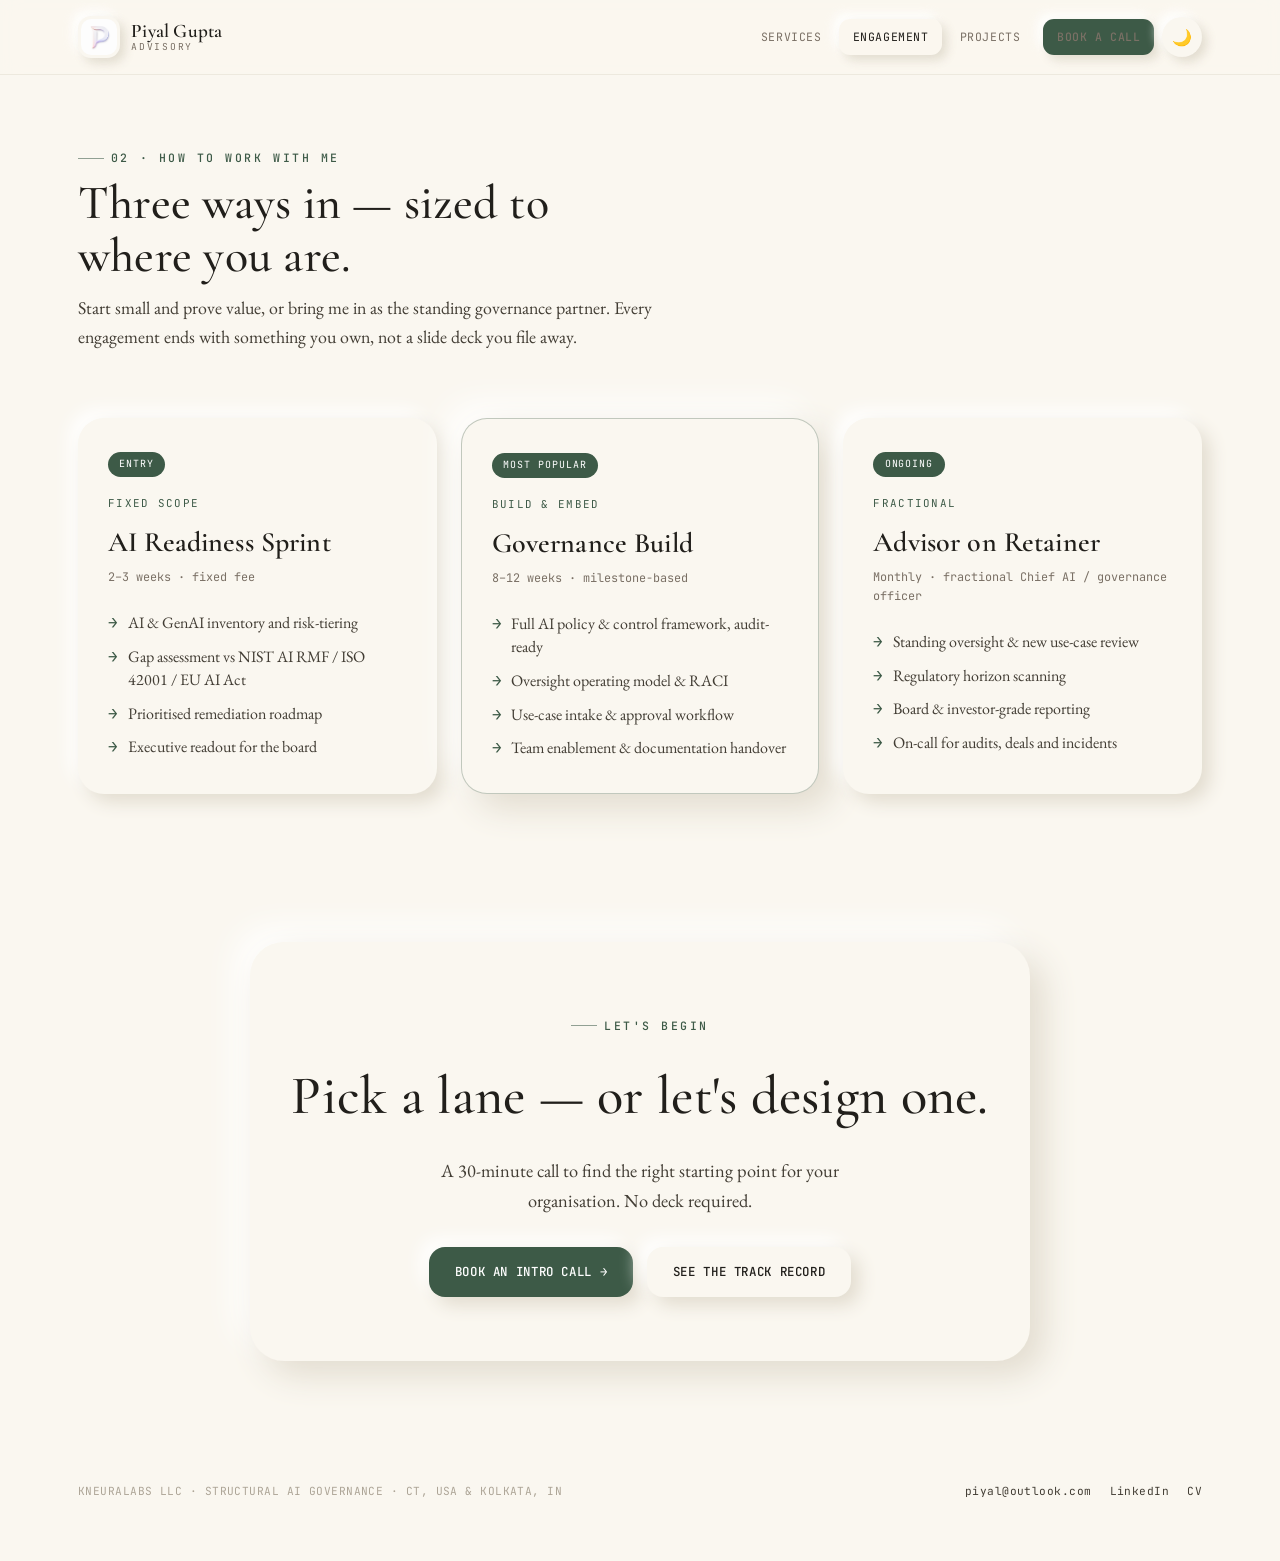
==== engagement.html @ 9a8ccc27 "Redesign: milk-white serif theme, logo header, separate Services/Engagement/Projects pages, responsi" ====
<!DOCTYPE html>
<html lang="en" data-theme="light">
<head>
<meta charset="UTF-8">
<meta name="viewport" content="width=device-width, initial-scale=1.0">
<title>Engagement — Piyal Gupta Advisory</title>
<meta name="description" content="Three ways to work with Piyal Gupta — an AI Readiness Sprint, a Governance Build, or a fractional Advisor on Retainer. Every engagement ends with something you own.">
<link rel="icon" href="PLOGO.png">
<link rel="preconnect" href="https://fonts.googleapis.com">
<link rel="preconnect" href="https://fonts.gstatic.com" crossorigin>
<link href="https://fonts.googleapis.com/css2?family=Cormorant+Garamond:ital,wght@0,400;0,500;0,600;1,400;1,500&family=EB+Garamond:ital,wght@0,400;0,500;1,400&family=JetBrains+Mono:wght@400;500&display=swap" rel="stylesheet">
<link rel="stylesheet" href="styles.css">
</head>
<body>

<header class="bar">
  <div class="wrap">
    <a class="brand" href="index.html">
      <img src="PLOGO.png" alt="Piyal Gupta logo" width="42" height="42">
      <span class="bt"><b>Piyal Gupta</b><span>Advisory</span></span>
    </a>
    <div class="bar-right">
      <nav id="nav">
        <a class="nav-link" href="services.html">Services</a>
        <a class="nav-link active" href="engagement.html">Engagement</a>
        <a class="nav-link" href="projects.html">Projects</a>
        <a class="nav-link cta-mini" href="mailto:piyal@outlook.com?subject=AI%20Governance%20Advisory%20%E2%80%94%20intro%20call">Book a call</a>
      </nav>
      <button class="theme-btn" id="themeBtn" aria-label="Toggle theme">🌙</button>
      <button class="menu-btn" id="menuBtn" aria-label="Menu">☰</button>
    </div>
  </div>
</header>

<section class="page-head">
  <div class="wrap">
    <div class="sec-head">
      <span class="eyebrow">02 · How to work with me</span>
      <h2>Three ways in — sized to where you are.</h2>
      <p>Start small and prove value, or bring me in as the standing governance partner. Every engagement ends with something you own, not a slide deck you file away.</p>
    </div>
  </div>
</section>

<section style="padding-top:20px">
  <div class="wrap">
    <div class="eng-grid">
      <div class="eng reveal">
        <span class="pill">Entry</span>
        <span class="kicker">Fixed scope</span>
        <h3>AI Readiness Sprint</h3>
        <div class="meta">2–3 weeks · fixed fee</div>
        <ul>
          <li>AI &amp; GenAI inventory and risk-tiering</li>
          <li>Gap assessment vs NIST AI RMF / ISO 42001 / EU AI Act</li>
          <li>Prioritised remediation roadmap</li>
          <li>Executive readout for the board</li>
        </ul>
      </div>

      <div class="eng feature reveal">
        <span class="pill">Most popular</span>
        <span class="kicker">Build &amp; embed</span>
        <h3>Governance Build</h3>
        <div class="meta">8–12 weeks · milestone-based</div>
        <ul>
          <li>Full AI policy &amp; control framework, audit-ready</li>
          <li>Oversight operating model &amp; RACI</li>
          <li>Use-case intake &amp; approval workflow</li>
          <li>Team enablement &amp; documentation handover</li>
        </ul>
      </div>

      <div class="eng reveal">
        <span class="pill">Ongoing</span>
        <span class="kicker">Fractional</span>
        <h3>Advisor on Retainer</h3>
        <div class="meta">Monthly · fractional Chief AI / governance officer</div>
        <ul>
          <li>Standing oversight &amp; new use-case review</li>
          <li>Regulatory horizon scanning</li>
          <li>Board &amp; investor-grade reporting</li>
          <li>On-call for audits, deals and incidents</li>
        </ul>
      </div>
    </div>
  </div>
</section>

<section class="final">
  <div class="wrap">
    <div class="panel reveal">
      <span class="eyebrow" style="justify-content:center">Let's begin</span>
      <h2 style="margin-top:18px">Pick a lane — or let's design one.</h2>
      <p>A 30-minute call to find the right starting point for your organisation. No deck required.</p>
      <div class="actions">
        <a href="mailto:piyal@outlook.com?subject=AI%20Governance%20Advisory%20%E2%80%94%20intro%20call" class="btn btn-primary">Book an intro call →</a>
        <a href="projects.html" class="btn btn-ghost">See the track record</a>
      </div>
    </div>
  </div>
</section>

<footer>
  <div class="wrap">
    <div class="mono">KNEURALABS LLC · STRUCTURAL AI GOVERNANCE · CT, USA &amp; KOLKATA, IN</div>
    <div class="mono" style="display:flex;gap:18px">
      <a href="mailto:piyal@outlook.com">piyal@outlook.com</a>
      <a href="https://linkedin.com/in/piyal" target="_blank" rel="noopener">LinkedIn</a>
      <a href="https://piyalgupta.github.io/cv/" target="_blank" rel="noopener">CV</a>
    </div>
  </div>
</footer>

<script src="app.js"></script>
</body>
</html>
---- styles.css ----
/* ───────────────────────── Tokens ───────────────────────── */
:root{
  /* milk-white canvas for neumorphism */
  --bg:        #FAF7F0;
  --bg-2:      #F4F0E7;
  --ink:       #211F1B;
  --ink-2:     #423D34;
  --ink-3:     #7A7065;
  --ink-4:     #ADA597;
  --accent:    #3D5A47;
  --accent-lt: #6E8C78;
  --accent-soft:#EAF0EC;

  --nm-light:  #FFFFFF;
  --nm-dark:   #E2DCCF;
  --nm-out:    8px 8px 18px var(--nm-dark), -8px -8px 18px var(--nm-light);
  --nm-out-sm: 5px 5px 11px var(--nm-dark), -5px -5px 11px var(--nm-light);
  --nm-out-lg: 14px 14px 34px var(--nm-dark), -14px -14px 34px var(--nm-light);
  --nm-in:     inset 5px 5px 11px var(--nm-dark), inset -5px -5px 11px var(--nm-light);
  --nm-in-sm:  inset 3px 3px 7px var(--nm-dark), inset -3px -3px 7px var(--nm-light);

  --serif: 'EB Garamond', Georgia, 'Times New Roman', serif;
  --display: 'Cormorant Garamond', Georgia, serif;
  --mono: 'JetBrains Mono', ui-monospace, monospace;
  --ease: cubic-bezier(.16,1,.3,1);
  --spring: cubic-bezier(.34,1.4,.64,1);
}
[data-theme="dark"]{
  --bg:        #23211D;
  --bg-2:      #201E1A;
  --ink:       #F2EEE6;
  --ink-2:     #D8D2C7;
  --ink-3:     #A49C8E;
  --ink-4:     #6E665A;
  --accent:    #8FB29B;
  --accent-lt: #6E8C78;
  --accent-soft:#2C3A31;
  --nm-light:  #2C2A25;
  --nm-dark:   #18160F;
}

*{box-sizing:border-box;margin:0;padding:0}
html{scroll-behavior:smooth}
body{
  font-family:var(--serif);
  background:var(--bg);
  color:var(--ink);
  font-size:18px;
  line-height:1.6;
  font-weight:400;
  -webkit-font-smoothing:antialiased;
  text-rendering:optimizeLegibility;
  overflow-x:hidden;
}
.wrap{max-width:1180px;margin:0 auto;padding:0 28px}
@media(max-width:560px){.wrap{padding:0 18px}}
.mono{font-family:var(--mono);letter-spacing:.04em}
.eyebrow{
  font-family:var(--mono);font-size:.72rem;font-weight:500;
  letter-spacing:.22em;text-transform:uppercase;color:var(--accent);
  display:inline-flex;align-items:center;gap:.6em;
}
.eyebrow::before{content:"";width:26px;height:1px;background:var(--accent);opacity:.55}
a{color:inherit}

/* ───────────────────────── Header ───────────────────────── */
.bar{
  position:sticky;top:0;z-index:50;
  backdrop-filter:saturate(140%) blur(10px);
  background:color-mix(in srgb,var(--bg) 82%,transparent);
  border-bottom:1px solid color-mix(in srgb,var(--nm-dark) 55%,transparent);
}
.bar .wrap{display:flex;align-items:center;justify-content:space-between;height:74px;gap:1rem}
.brand{display:flex;align-items:center;gap:.7rem;text-decoration:none}
.brand img{
  width:42px;height:42px;border-radius:13px;object-fit:cover;
  background:var(--bg);box-shadow:var(--nm-out-sm);padding:3px;
}
.brand .bt{display:flex;flex-direction:column;line-height:1.1}
.brand .bt b{font-family:var(--display);font-weight:600;font-size:1.2rem;letter-spacing:.01em;color:var(--ink)}
.brand .bt span{font-family:var(--mono);font-size:.6rem;letter-spacing:.18em;text-transform:uppercase;color:var(--ink-3)}
.bar-right{display:flex;align-items:center;gap:.5rem}
.bar nav{display:flex;align-items:center;gap:.25rem}
.bar nav a{
  font-family:var(--mono);font-size:.72rem;letter-spacing:.05em;text-transform:uppercase;
  color:var(--ink-3);text-decoration:none;padding:.55rem .85rem;border-radius:11px;
  transition:color .25s,box-shadow .25s;
}
.bar nav a:hover,.bar nav a.active{color:var(--ink);box-shadow:var(--nm-out-sm)}
.theme-btn{
  border:0;cursor:pointer;background:var(--bg);color:var(--ink-2);
  width:40px;height:40px;border-radius:50%;font-size:1rem;flex:none;
  box-shadow:var(--nm-out-sm);transition:box-shadow .2s,transform .2s;
}
.theme-btn:active{box-shadow:var(--nm-in-sm);transform:scale(.96)}
.cta-mini{
  margin-left:.35rem;font-family:var(--mono);font-weight:500;font-size:.72rem;letter-spacing:.06em;text-transform:uppercase;
  color:#fff;background:var(--accent);padding:.65rem 1.05rem;border-radius:12px;
  text-decoration:none;box-shadow:var(--nm-out-sm);transition:transform .2s,box-shadow .2s;white-space:nowrap;
}
.cta-mini:hover{transform:translateY(-1px)}
.menu-btn{display:none;border:0;background:var(--bg);color:var(--ink);width:40px;height:40px;border-radius:11px;box-shadow:var(--nm-out-sm);font-size:1.1rem;cursor:pointer}
@media(max-width:820px){
  .bar nav .nav-link{display:none}
  .bar nav.open .nav-link{display:block}
  .menu-btn{display:inline-block}
  .bar nav.open{
    position:absolute;top:74px;left:0;right:0;flex-direction:column;align-items:stretch;
    background:var(--bg);padding:14px 22px 22px;gap:.3rem;
    box-shadow:0 18px 30px -18px var(--nm-dark);border-bottom:1px solid var(--nm-dark);
  }
  .bar nav.open .nav-link{text-align:left;padding:.8rem .6rem}
  .bar nav.open .cta-mini{text-align:center;margin:.5rem 0 0}
}

/* ───────────────────────── Hero ───────────────────────── */
.hero{padding:88px 0 60px;position:relative}
.hero .badge-row{display:flex;flex-wrap:wrap;gap:.5rem;margin:26px 0 30px}
.badge{
  font-family:var(--mono);font-size:.68rem;letter-spacing:.05em;color:var(--ink-2);
  background:var(--bg);padding:.5rem .85rem;border-radius:30px;box-shadow:var(--nm-out-sm);
}
h1,h2,h3,h4{font-family:var(--display);font-weight:500;letter-spacing:.005em}
.hero h1{
  font-size:clamp(2.6rem,6.5vw,5rem);line-height:1.04;font-weight:500;
  margin-bottom:1.1rem;max-width:16ch;
}
.hero h1 .grad{
  background:linear-gradient(120deg,var(--accent),var(--accent-lt));
  -webkit-background-clip:text;background-clip:text;-webkit-text-fill-color:transparent;font-style:italic;
}
.hero p.lede{font-size:clamp(1.1rem,2vw,1.4rem);color:var(--ink-2);max-width:56ch;font-weight:400}
.hero .actions{display:flex;flex-wrap:wrap;gap:.9rem;margin-top:34px}
.btn{
  font-family:var(--mono);font-weight:500;font-size:.78rem;letter-spacing:.05em;text-transform:uppercase;
  text-decoration:none;border:0;cursor:pointer;
  padding:.95rem 1.6rem;border-radius:16px;display:inline-flex;align-items:center;gap:.55rem;
  transition:transform .22s var(--spring),box-shadow .22s;
}
.btn-primary{background:var(--accent);color:#fff;box-shadow:var(--nm-out)}
.btn-primary:hover{transform:translateY(-2px)}
.btn-primary:active{box-shadow:var(--nm-in)}
.btn-ghost{background:var(--bg);color:var(--ink);box-shadow:var(--nm-out)}
.btn-ghost:hover{transform:translateY(-2px)}
.btn-ghost:active{box-shadow:var(--nm-in)}

/* stat strip */
.stats{display:grid;grid-template-columns:repeat(4,1fr);gap:18px;margin-top:60px}
.stat{background:var(--bg);border-radius:20px;padding:24px 22px;box-shadow:var(--nm-out)}
.stat .n{font-family:var(--display);font-size:2.4rem;font-weight:600;letter-spacing:0;color:var(--accent)}
.stat .l{font-family:var(--mono);font-size:.66rem;letter-spacing:.05em;color:var(--ink-3);text-transform:uppercase;margin-top:.35rem}
@media(max-width:760px){.stats{grid-template-columns:repeat(2,1fr)}}

/* ───────────────────────── Section frame ───────────────────────── */
section{padding:74px 0;position:relative}
.sec-head{margin-bottom:46px;max-width:64ch}
.sec-head h2{font-size:clamp(2rem,4vw,3rem);font-weight:500;margin:.6rem 0 .7rem;line-height:1.1}
.sec-head p{color:var(--ink-2);font-size:1.12rem}
.page-head{padding-top:64px;padding-bottom:0}

/* ───────────────────────── Services ───────────────────────── */
.svc-grid{display:grid;grid-template-columns:repeat(3,1fr);gap:22px}
@media(max-width:920px){.svc-grid{grid-template-columns:repeat(2,1fr)}}
@media(max-width:600px){.svc-grid{grid-template-columns:1fr}}
.svc{
  background:var(--bg);border-radius:24px;padding:30px 28px 28px;
  box-shadow:var(--nm-out);position:relative;overflow:hidden;
  transition:transform .35s var(--ease),box-shadow .35s var(--ease);
}
.svc:hover{transform:translateY(-4px);box-shadow:var(--nm-out-lg)}
.svc .ic{
  width:54px;height:54px;border-radius:16px;display:grid;place-items:center;
  font-size:1.5rem;background:var(--bg);box-shadow:var(--nm-in-sm);margin-bottom:18px;
}
.svc h3{font-size:1.5rem;font-weight:600;margin-bottom:.5rem}
.svc p{color:var(--ink-2);font-size:1rem;line-height:1.5}
.svc .tags{display:flex;flex-wrap:wrap;gap:.4rem;margin-top:16px}
.svc .tags span{
  font-family:var(--mono);font-size:.62rem;letter-spacing:.03em;color:var(--accent);
  background:var(--accent-soft);padding:.32rem .6rem;border-radius:20px;
}
.svc .num{position:absolute;top:22px;right:24px;font-family:var(--mono);font-size:.72rem;color:var(--ink-4)}
.svc.flag .ribbon{
  position:absolute;top:0;right:0;background:var(--accent);color:#fff;
  font-family:var(--mono);font-size:.58rem;letter-spacing:.1em;padding:.3rem .7rem;
  border-bottom-left-radius:12px;text-transform:uppercase;
}

/* ───────────────────────── Engagements ───────────────────────── */
.eng-grid{display:grid;grid-template-columns:repeat(3,1fr);gap:24px}
@media(max-width:880px){.eng-grid{grid-template-columns:1fr}}
.eng{
  background:var(--bg);border-radius:26px;padding:34px 30px;box-shadow:var(--nm-out);
  display:flex;flex-direction:column;transition:transform .3s var(--ease);
}
.eng:hover{transform:translateY(-3px)}
.eng.feature{box-shadow:var(--nm-out-lg);border:1px solid color-mix(in srgb,var(--accent) 30%,transparent)}
.eng .kicker{font-family:var(--mono);font-size:.68rem;letter-spacing:.12em;text-transform:uppercase;color:var(--accent)}
.eng h3{font-size:1.75rem;font-weight:600;margin:.5rem 0 .2rem}
.eng .meta{font-family:var(--mono);font-size:.74rem;color:var(--ink-3);margin-bottom:18px}
.eng ul{list-style:none;display:flex;flex-direction:column;gap:.65rem;margin-top:6px}
.eng li{display:flex;gap:.6rem;font-size:1rem;color:var(--ink-2);line-height:1.45}
.eng li::before{content:"→";color:var(--accent);font-weight:700;font-family:var(--mono)}
.eng .pill{align-self:flex-start;margin-bottom:18px;font-family:var(--mono);font-size:.62rem;letter-spacing:.1em;text-transform:uppercase;color:#fff;background:var(--accent);padding:.3rem .7rem;border-radius:20px}

/* ───────────────────────── Process / Projects ───────────────────────── */
.proc{display:grid;grid-template-columns:repeat(4,1fr);gap:20px;counter-reset:step}
@media(max-width:880px){.proc{grid-template-columns:repeat(2,1fr)}}
@media(max-width:520px){.proc{grid-template-columns:1fr}}
.step{background:var(--bg);border-radius:22px;padding:28px 24px;box-shadow:var(--nm-out);counter-increment:step}
.step .no{
  width:46px;height:46px;border-radius:50%;display:grid;place-items:center;
  font-family:var(--mono);font-weight:500;color:var(--accent);box-shadow:var(--nm-in-sm);margin-bottom:16px;
}
.step .no::before{content:"0" counter(step)}
.step h4{font-size:1.3rem;font-weight:600;margin-bottom:.4rem}
.step p{font-size:.98rem;color:var(--ink-2)}

/* ───────────────────────── Credibility ───────────────────────── */
.cred{background:var(--bg);border-radius:30px;padding:48px 42px;box-shadow:var(--nm-in)}
@media(max-width:560px){.cred{padding:34px 24px}}
.cred .row{display:flex;flex-wrap:wrap;gap:14px;margin-top:8px}
.logo{
  font-family:var(--mono);font-size:.78rem;letter-spacing:.02em;color:var(--ink-2);
  background:var(--bg);padding:.7rem 1.1rem;border-radius:14px;box-shadow:var(--nm-out-sm);
}
.quote{font-family:var(--display);font-size:clamp(1.6rem,3.4vw,2.4rem);font-weight:500;line-height:1.25;max-width:26ch;margin-bottom:8px}
.quote .grad{font-style:italic;background:linear-gradient(120deg,var(--accent),var(--accent-lt));-webkit-background-clip:text;background-clip:text;-webkit-text-fill-color:transparent}

/* ───────────────────────── CTA ───────────────────────── */
.final{text-align:center}
.final .panel{background:var(--bg);border-radius:34px;padding:64px 40px;box-shadow:var(--nm-out-lg);max-width:780px;margin:0 auto}
@media(max-width:560px){.final .panel{padding:44px 24px}}
.final h2{font-size:clamp(2.1rem,4.5vw,3.4rem);font-weight:500;margin-bottom:1rem}
.final p{color:var(--ink-2);font-size:1.15rem;max-width:50ch;margin:0 auto 32px}
.final .actions{display:flex;gap:.9rem;justify-content:center;flex-wrap:wrap}

/* ───────────────────────── Footer ───────────────────────── */
footer{padding:48px 0 60px;color:var(--ink-3)}
footer .wrap{display:flex;flex-wrap:wrap;gap:14px;justify-content:space-between;align-items:center}
footer .mono{font-size:.7rem;color:var(--ink-4)}
footer a{text-decoration:none;color:var(--ink-2)}
footer a:hover{color:var(--accent)}

/* reveal */
.reveal{opacity:0;transform:translateY(24px);transition:opacity .7s var(--ease),transform .7s var(--ease)}
.reveal.in{opacity:1;transform:none}

@media(prefers-reduced-motion:reduce){
  *{transition:none!important;animation:none!important;scroll-behavior:auto!important}
  .reveal{opacity:1;transform:none}
}
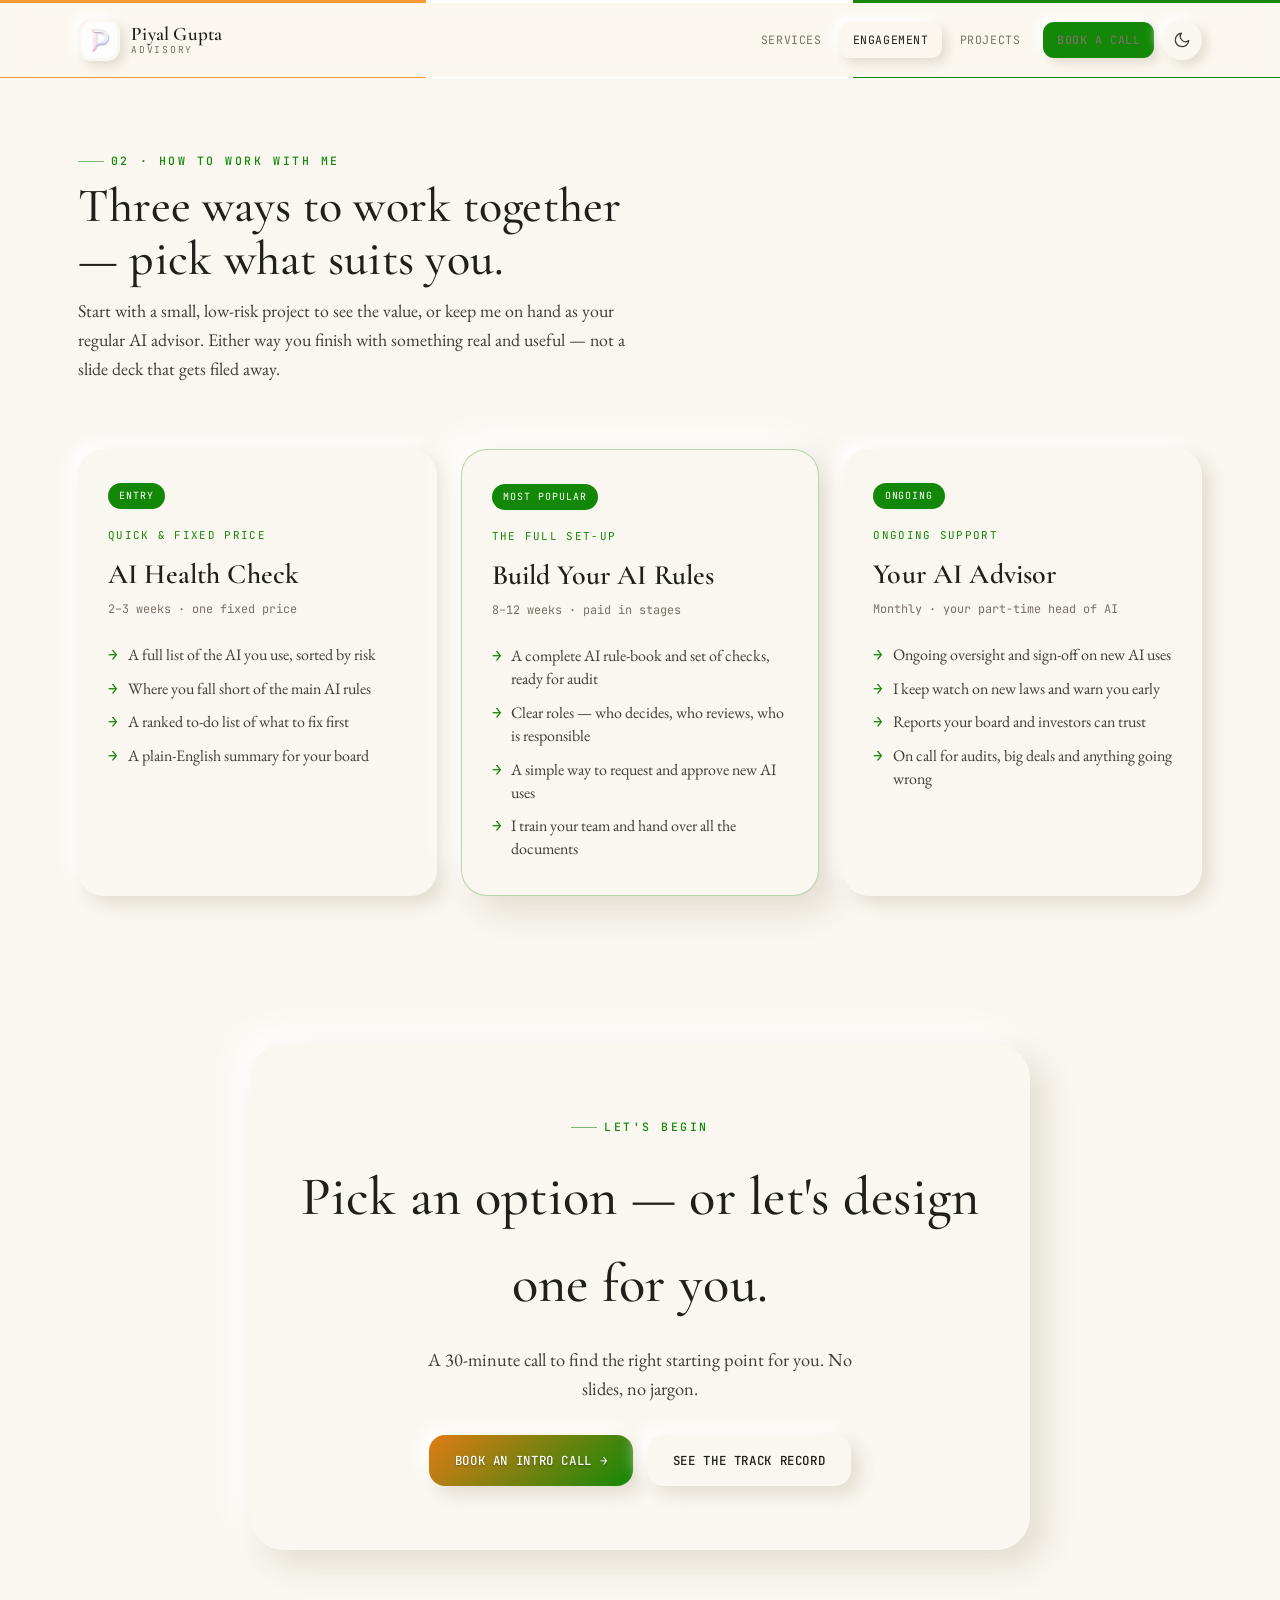
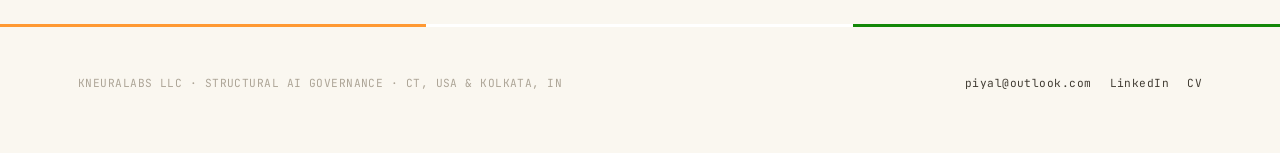
==== commit e8a3835d: "Monochrome icons + plain-language copy across the site - Replace all colourful emoji icons (services" ====
--- a/engagement.html
+++ b/engagement.html
@@ -26,8 +26,8 @@
         <a class="nav-link" href="projects.html">Projects</a>
         <a class="nav-link cta-mini" href="mailto:piyal@outlook.com?subject=AI%20Governance%20Advisory%20%E2%80%94%20intro%20call">Book a call</a>
       </nav>
-      <button class="theme-btn" id="themeBtn" aria-label="Toggle theme">🌙</button>
-      <button class="menu-btn" id="menuBtn" aria-label="Menu">☰</button>
+      <button class="theme-btn" id="themeBtn" aria-label="Toggle theme"><svg viewBox="0 0 24 24"><path d="M21 12.8A9 9 0 1 1 11.2 3 7 7 0 0 0 21 12.8z"/></svg></button>
+      <button class="menu-btn" id="menuBtn" aria-label="Menu"><svg viewBox="0 0 24 24"><path d="M4 7h16M4 12h16M4 17h16"/></svg></button>
     </div>
   </div>
 </header>
@@ -36,8 +36,8 @@
   <div class="wrap">
     <div class="sec-head">
       <span class="eyebrow">02 · How to work with me</span>
-      <h2>Three ways in — sized to where you are.</h2>
-      <p>Start small and prove value, or bring me in as the standing governance partner. Every engagement ends with something you own, not a slide deck you file away.</p>
+      <h2>Three ways to work together — pick what suits you.</h2>
+      <p>Start with a small, low-risk project to see the value, or keep me on hand as your regular AI advisor. Either way you finish with something real and useful — not a slide deck that gets filed away.</p>
     </div>
   </div>
 </section>
@@ -47,40 +47,40 @@
     <div class="eng-grid">
       <div class="eng reveal">
         <span class="pill">Entry</span>
-        <span class="kicker">Fixed scope</span>
-        <h3>AI Readiness Sprint</h3>
-        <div class="meta">2–3 weeks · fixed fee</div>
+        <span class="kicker">Quick &amp; fixed price</span>
+        <h3>AI Health Check</h3>
+        <div class="meta">2–3 weeks · one fixed price</div>
         <ul>
-          <li>AI &amp; GenAI inventory and risk-tiering</li>
-          <li>Gap assessment vs NIST AI RMF / ISO 42001 / EU AI Act</li>
-          <li>Prioritised remediation roadmap</li>
-          <li>Executive readout for the board</li>
+          <li>A full list of the AI you use, sorted by risk</li>
+          <li>Where you fall short of the main AI rules</li>
+          <li>A ranked to-do list of what to fix first</li>
+          <li>A plain-English summary for your board</li>
         </ul>
       </div>
 
       <div class="eng feature reveal">
         <span class="pill">Most popular</span>
-        <span class="kicker">Build &amp; embed</span>
-        <h3>Governance Build</h3>
-        <div class="meta">8–12 weeks · milestone-based</div>
+        <span class="kicker">The full set-up</span>
+        <h3>Build Your AI Rules</h3>
+        <div class="meta">8–12 weeks · paid in stages</div>
         <ul>
-          <li>Full AI policy &amp; control framework, audit-ready</li>
-          <li>Oversight operating model &amp; RACI</li>
-          <li>Use-case intake &amp; approval workflow</li>
-          <li>Team enablement &amp; documentation handover</li>
+          <li>A complete AI rule-book and set of checks, ready for audit</li>
+          <li>Clear roles — who decides, who reviews, who is responsible</li>
+          <li>A simple way to request and approve new AI uses</li>
+          <li>I train your team and hand over all the documents</li>
         </ul>
       </div>
 
       <div class="eng reveal">
         <span class="pill">Ongoing</span>
-        <span class="kicker">Fractional</span>
-        <h3>Advisor on Retainer</h3>
-        <div class="meta">Monthly · fractional Chief AI / governance officer</div>
+        <span class="kicker">Ongoing support</span>
+        <h3>Your AI Advisor</h3>
+        <div class="meta">Monthly · your part-time head of AI</div>
         <ul>
-          <li>Standing oversight &amp; new use-case review</li>
-          <li>Regulatory horizon scanning</li>
-          <li>Board &amp; investor-grade reporting</li>
-          <li>On-call for audits, deals and incidents</li>
+          <li>Ongoing oversight and sign-off on new AI uses</li>
+          <li>I keep watch on new laws and warn you early</li>
+          <li>Reports your board and investors can trust</li>
+          <li>On call for audits, big deals and anything going wrong</li>
         </ul>
       </div>
     </div>
@@ -91,8 +91,8 @@
   <div class="wrap">
     <div class="panel reveal">
       <span class="eyebrow" style="justify-content:center">Let's begin</span>
-      <h2 style="margin-top:18px">Pick a lane — or let's design one.</h2>
-      <p>A 30-minute call to find the right starting point for your organisation. No deck required.</p>
+      <h2 style="margin-top:18px">Pick an option — or let's design one for you.</h2>
+      <p>A 30-minute call to find the right starting point for you. No slides, no jargon.</p>
       <div class="actions">
         <a href="mailto:piyal@outlook.com?subject=AI%20Governance%20Advisory%20%E2%80%94%20intro%20call" class="btn btn-primary">Book an intro call →</a>
         <a href="projects.html" class="btn btn-ghost">See the track record</a>
--- a/styles.css
+++ b/styles.css
@@ -7,9 +7,12 @@
   --ink-2:     #423D34;
   --ink-3:     #7A7065;
   --ink-4:     #ADA597;
-  --accent:    #3D5A47;
-  --accent-lt: #6E8C78;
+  --accent:    #138808;
+  --accent-lt: #4F9E47;
   --accent-soft:#EAF0EC;
+  --saffron:   #FF9933;
+  --saffron-dk:#E07B16;
+  --india-green:#138808;
 
   --nm-light:  #FFFFFF;
   --nm-dark:   #E2DCCF;
@@ -69,6 +72,8 @@
   backdrop-filter:saturate(140%) blur(10px);
   background:color-mix(in srgb,var(--bg) 82%,transparent);
   border-bottom:1px solid color-mix(in srgb,var(--nm-dark) 55%,transparent);
+  border-top:3px solid transparent;
+  border-image:linear-gradient(90deg,var(--saffron) 0 33.3%,#ffffff 33.3% 66.6%,var(--india-green) 66.6% 100%) 1;
 }
 .bar .wrap{display:flex;align-items:center;justify-content:space-between;height:74px;gap:1rem}
 .brand{display:flex;align-items:center;gap:.7rem;text-decoration:none}
@@ -89,21 +94,23 @@
 .bar nav a:hover,.bar nav a.active{color:var(--ink);box-shadow:var(--nm-out-sm)}
 .theme-btn{
   border:0;cursor:pointer;background:var(--bg);color:var(--ink-2);
-  width:40px;height:40px;border-radius:50%;font-size:1rem;flex:none;
+  width:40px;height:40px;border-radius:50%;flex:none;display:grid;place-items:center;
   box-shadow:var(--nm-out-sm);transition:box-shadow .2s,transform .2s;
 }
 .theme-btn:active{box-shadow:var(--nm-in-sm);transform:scale(.96)}
+.theme-btn svg{width:18px;height:18px;fill:none;stroke:currentColor;stroke-width:1.7;stroke-linecap:round;stroke-linejoin:round}
 .cta-mini{
   margin-left:.35rem;font-family:var(--mono);font-weight:500;font-size:.72rem;letter-spacing:.06em;text-transform:uppercase;
   color:#fff;background:var(--accent);padding:.65rem 1.05rem;border-radius:12px;
   text-decoration:none;box-shadow:var(--nm-out-sm);transition:transform .2s,box-shadow .2s;white-space:nowrap;
 }
 .cta-mini:hover{transform:translateY(-1px)}
-.menu-btn{display:none;border:0;background:var(--bg);color:var(--ink);width:40px;height:40px;border-radius:11px;box-shadow:var(--nm-out-sm);font-size:1.1rem;cursor:pointer}
+.menu-btn{display:none;border:0;background:var(--bg);color:var(--ink);width:40px;height:40px;border-radius:11px;box-shadow:var(--nm-out-sm);cursor:pointer;place-items:center}
+.menu-btn svg{width:20px;height:20px;fill:none;stroke:currentColor;stroke-width:1.8;stroke-linecap:round;stroke-linejoin:round}
 @media(max-width:820px){
   .bar nav .nav-link{display:none}
   .bar nav.open .nav-link{display:block}
-  .menu-btn{display:inline-block}
+  .menu-btn{display:grid}
   .bar nav.open{
     position:absolute;top:74px;left:0;right:0;flex-direction:column;align-items:stretch;
     background:var(--bg);padding:14px 22px 22px;gap:.3rem;
@@ -137,7 +144,7 @@
   padding:.95rem 1.6rem;border-radius:16px;display:inline-flex;align-items:center;gap:.55rem;
   transition:transform .22s var(--spring),box-shadow .22s;
 }
-.btn-primary{background:var(--accent);color:#fff;box-shadow:var(--nm-out)}
+.btn-primary{background:linear-gradient(135deg,var(--saffron-dk),var(--india-green));color:#fff;text-shadow:0 1px 2px rgba(0,0,0,.35);box-shadow:var(--nm-out)}
 .btn-primary:hover{transform:translateY(-2px)}
 .btn-primary:active{box-shadow:var(--nm-in)}
 .btn-ghost{background:var(--bg);color:var(--ink);box-shadow:var(--nm-out)}
@@ -170,8 +177,9 @@
 .svc:hover{transform:translateY(-4px);box-shadow:var(--nm-out-lg)}
 .svc .ic{
   width:54px;height:54px;border-radius:16px;display:grid;place-items:center;
-  font-size:1.5rem;background:var(--bg);box-shadow:var(--nm-in-sm);margin-bottom:18px;
-}
+  color:var(--ink-2);background:var(--bg);box-shadow:var(--nm-in-sm);margin-bottom:18px;
+}
+.svc .ic svg{width:26px;height:26px;fill:none;stroke:currentColor;stroke-width:1.6;stroke-linecap:round;stroke-linejoin:round}
 .svc h3{font-size:1.5rem;font-weight:600;margin-bottom:.5rem}
 .svc p{color:var(--ink-2);font-size:1rem;line-height:1.5}
 .svc .tags{display:flex;flex-wrap:wrap;gap:.4rem;margin-top:16px}
@@ -224,6 +232,7 @@
   font-family:var(--mono);font-size:.78rem;letter-spacing:.02em;color:var(--ink-2);
   background:var(--bg);padding:.7rem 1.1rem;border-radius:14px;box-shadow:var(--nm-out-sm);
 }
+.logo svg{width:15px;height:15px;fill:none;stroke:currentColor;stroke-width:1.6;stroke-linecap:round;stroke-linejoin:round;vertical-align:-3px;margin-right:.45em;color:var(--ink-3)}
 .quote{font-family:var(--display);font-size:clamp(1.6rem,3.4vw,2.4rem);font-weight:500;line-height:1.25;max-width:26ch;margin-bottom:8px}
 .quote .grad{font-style:italic;background:linear-gradient(120deg,var(--accent),var(--accent-lt));-webkit-background-clip:text;background-clip:text;-webkit-text-fill-color:transparent}
 
@@ -236,7 +245,7 @@
 .final .actions{display:flex;gap:.9rem;justify-content:center;flex-wrap:wrap}
 
 /* ───────────────────────── Footer ───────────────────────── */
-footer{padding:48px 0 60px;color:var(--ink-3)}
+footer{padding:48px 0 60px;color:var(--ink-3);border-top:3px solid transparent;border-image:linear-gradient(90deg,var(--saffron) 0 33.3%,#ffffff 33.3% 66.6%,var(--india-green) 66.6% 100%) 1}
 footer .wrap{display:flex;flex-wrap:wrap;gap:14px;justify-content:space-between;align-items:center}
 footer .mono{font-size:.7rem;color:var(--ink-4)}
 footer a{text-decoration:none;color:var(--ink-2)}
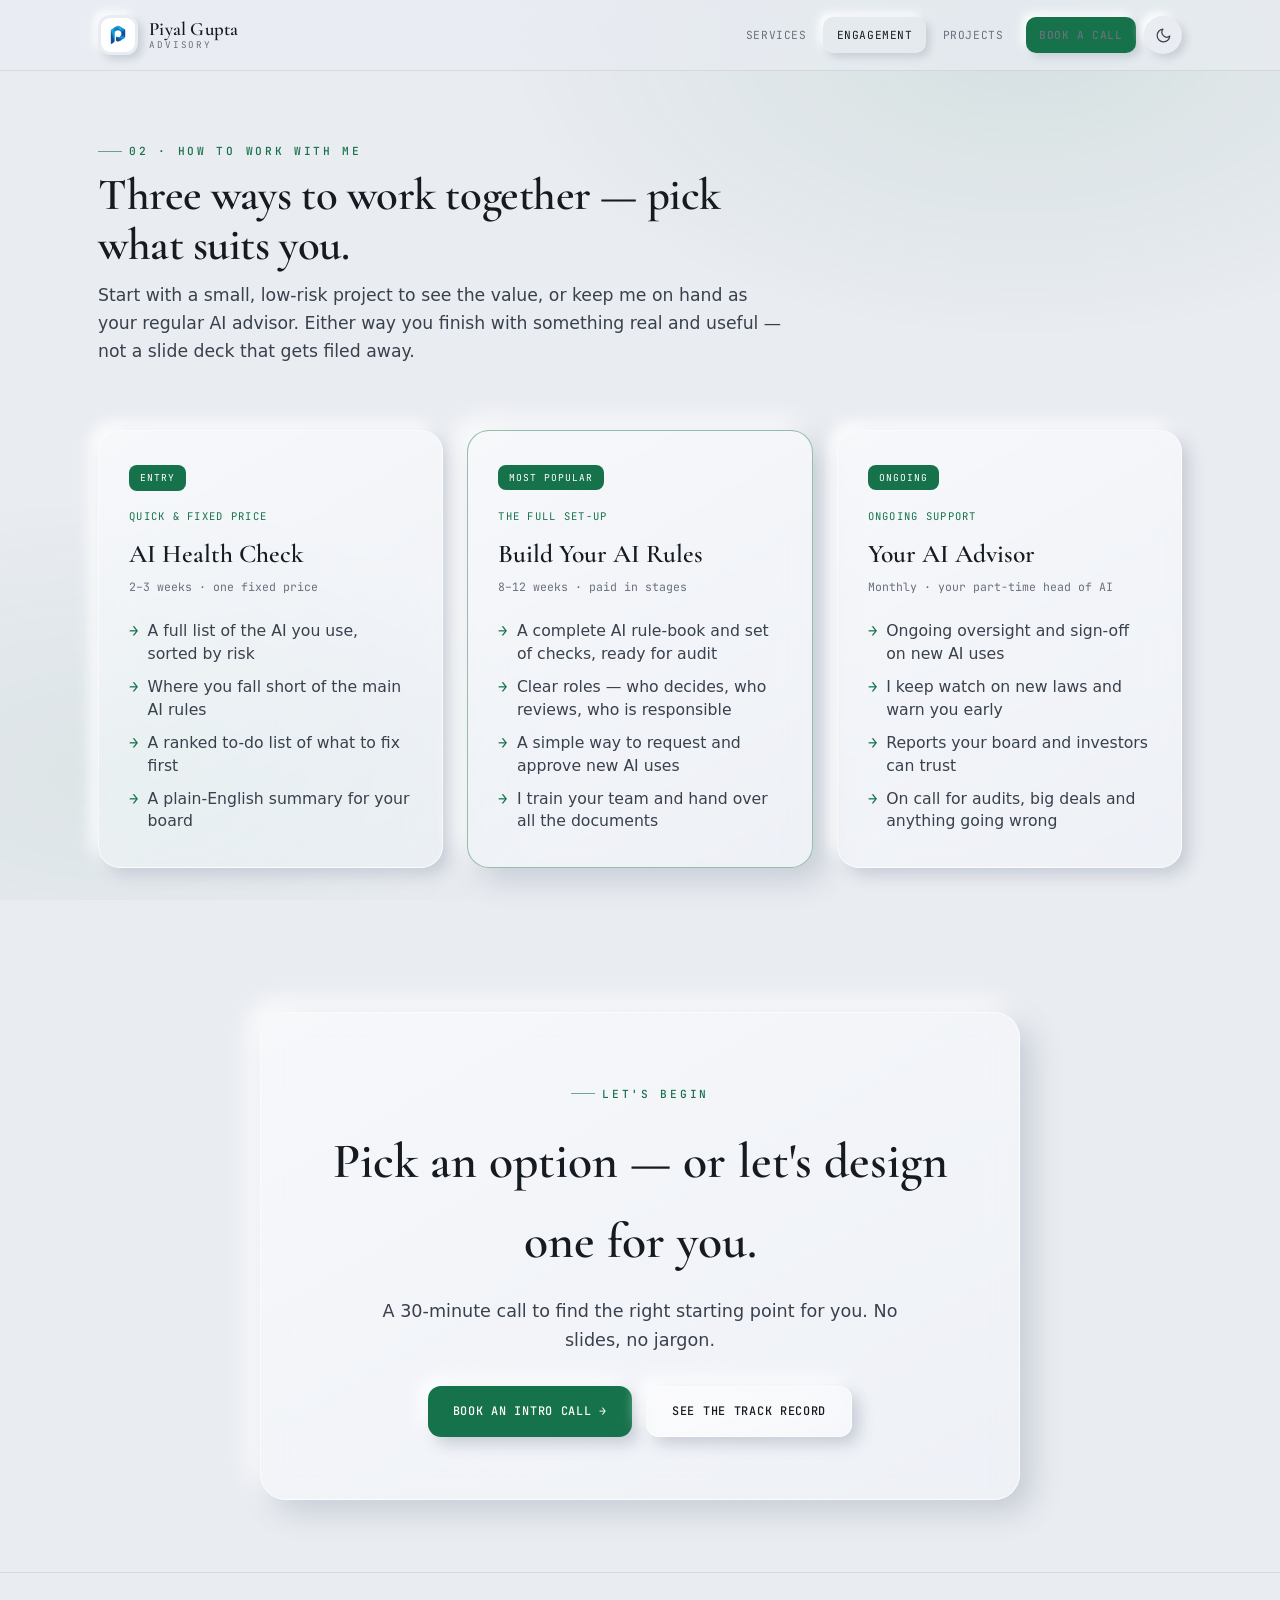
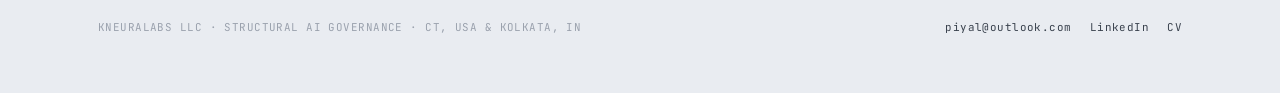
==== commit 9a5aba9f: "Use repo logo.jpg in place of missing PLOGO.png placeholder Point the brand logo, favicon, social pr" ====
--- a/engagement.html
+++ b/engagement.html
@@ -3,9 +3,22 @@
 <head>
 <meta charset="UTF-8">
 <meta name="viewport" content="width=device-width, initial-scale=1.0">
-<title>Engagement — Piyal Gupta Advisory</title>
-<meta name="description" content="Three ways to work with Piyal Gupta — an AI Readiness Sprint, a Governance Build, or a fractional Advisor on Retainer. Every engagement ends with something you own.">
-<link rel="icon" href="PLOGO.png">
+<title>AI Advisory Engagement Models | Piyal Gupta</title>
+<meta name="description" content="Three ways to work with AI governance advisor Piyal Gupta — an AI Readiness Sprint, a Governance Build, or a fractional AI Advisor on Retainer. Every engagement ends with something you own.">
+<meta name="keywords" content="AI advisory engagement, AI readiness sprint, AI governance build, fractional AI advisor, AI consultant retainer">
+<meta name="author" content="Piyal Gupta">
+<meta name="robots" content="index, follow, max-image-preview:large, max-snippet:-1">
+<link rel="canonical" href="https://piyal.in/engagement.html">
+<meta property="og:site_name" content="Piyal Gupta Advisory">
+<meta property="og:title" content="AI Advisory Engagement Models | Piyal Gupta">
+<meta property="og:description" content="Three ways to work together — AI Readiness Sprint, Governance Build, or Advisor on Retainer.">
+<meta property="og:type" content="website">
+<meta property="og:url" content="https://piyal.in/engagement.html">
+<meta property="og:image" content="https://piyal.in/logo.jpg">
+<meta name="twitter:card" content="summary_large_image">
+<meta name="twitter:image" content="https://piyal.in/logo.jpg">
+<meta name="theme-color" content="#138808">
+<link rel="icon" href="logo.jpg">
 <link rel="preconnect" href="https://fonts.googleapis.com">
 <link rel="preconnect" href="https://fonts.gstatic.com" crossorigin>
 <link href="https://fonts.googleapis.com/css2?family=Cormorant+Garamond:ital,wght@0,400;0,500;0,600;1,400;1,500&family=EB+Garamond:ital,wght@0,400;0,500;1,400&family=JetBrains+Mono:wght@400;500&display=swap" rel="stylesheet">
@@ -16,7 +29,7 @@
 <header class="bar">
   <div class="wrap">
     <a class="brand" href="index.html">
-      <img src="PLOGO.png" alt="Piyal Gupta logo" width="42" height="42">
+      <img src="logo.jpg" alt="Piyal Gupta logo" width="42" height="42">
       <span class="bt"><b>Piyal Gupta</b><span>Advisory</span></span>
     </a>
     <div class="bar-right">
--- a/styles.css
+++ b/styles.css
@@ -1,258 +1,306 @@
-/* ───────────────────────── Tokens ───────────────────────── */
+/* ───────────────────────── Tokens ─────────────────────────
+   Ultra-minimalist glass neumorphism — serious advisory tone */
 :root{
-  /* milk-white canvas for neumorphism */
-  --bg:        #FAF7F0;
-  --bg-2:      #F4F0E7;
-  --ink:       #211F1B;
-  --ink-2:     #423D34;
-  --ink-3:     #7A7065;
-  --ink-4:     #ADA597;
-  --accent:    #138808;
-  --accent-lt: #4F9E47;
-  --accent-soft:#EAF0EC;
-  --saffron:   #FF9933;
-  --saffron-dk:#E07B16;
-  --india-green:#138808;
-
+  --bg:        #E9ECF1;   /* cool neutral canvas */
+  --bg-2:      #E2E6EC;
+  --ink:       #161B22;
+  --ink-2:     #39414D;
+  --ink-3:     #69707E;
+  --ink-4:     #9AA1AD;
+  --accent:    #15724A;   /* restrained deep emerald */
+  --accent-lt: #2E9A6B;
+  --accent-soft:#E0EAE5;
+
+  /* neumorphism — soft, cool, understated */
   --nm-light:  #FFFFFF;
-  --nm-dark:   #E2DCCF;
-  --nm-out:    8px 8px 18px var(--nm-dark), -8px -8px 18px var(--nm-light);
-  --nm-out-sm: 5px 5px 11px var(--nm-dark), -5px -5px 11px var(--nm-light);
-  --nm-out-lg: 14px 14px 34px var(--nm-dark), -14px -14px 34px var(--nm-light);
-  --nm-in:     inset 5px 5px 11px var(--nm-dark), inset -5px -5px 11px var(--nm-light);
-  --nm-in-sm:  inset 3px 3px 7px var(--nm-dark), inset -3px -3px 7px var(--nm-light);
-
-  --serif: 'EB Garamond', Georgia, 'Times New Roman', serif;
-  --display: 'Cormorant Garamond', Georgia, serif;
-  --mono: 'JetBrains Mono', ui-monospace, monospace;
-  --ease: cubic-bezier(.16,1,.3,1);
-  --spring: cubic-bezier(.34,1.4,.64,1);
+  --nm-dark:   #C6CCD5;
+  --nm-out:    7px 7px 16px var(--nm-dark), -7px -7px 16px var(--nm-light);
+  --nm-out-sm: 4px 4px 9px var(--nm-dark), -4px -4px 9px var(--nm-light);
+  --nm-out-lg: 12px 12px 30px var(--nm-dark), -10px -10px 26px var(--nm-light);
+  --nm-in:     inset 4px 4px 9px var(--nm-dark), inset -4px -4px 9px var(--nm-light);
+  --nm-in-sm:  inset 2px 2px 5px var(--nm-dark), inset -2px -2px 5px var(--nm-light);
+
+  /* glass */
+  --glass:     linear-gradient(150deg,rgba(255,255,255,.62),rgba(255,255,255,.26));
+  --glass-bd:  rgba(255,255,255,.65);
+  --glass-blur:saturate(150%) blur(16px);
+
+  --font:    system-ui,-apple-system,'Segoe UI',Roboto,Helvetica,Arial,sans-serif;
+  --display: 'Cormorant Garamond',Georgia,serif;
+  --mono:    'JetBrains Mono',ui-monospace,monospace;
+  --ease:    cubic-bezier(.16,1,.3,1);
+  --spring:  cubic-bezier(.34,1.4,.64,1);
 }
 [data-theme="dark"]{
-  --bg:        #23211D;
-  --bg-2:      #201E1A;
-  --ink:       #F2EEE6;
-  --ink-2:     #D8D2C7;
-  --ink-3:     #A49C8E;
-  --ink-4:     #6E665A;
-  --accent:    #8FB29B;
-  --accent-lt: #6E8C78;
-  --accent-soft:#2C3A31;
-  --nm-light:  #2C2A25;
-  --nm-dark:   #18160F;
+  --bg:        #181B21;
+  --bg-2:      #14171C;
+  --ink:       #EEF1F5;
+  --ink-2:     #C2C8D2;
+  --ink-3:     #8A92A0;
+  --ink-4:     #5C636F;
+  --accent:    #46B98A;
+  --accent-lt: #6FD0A6;
+  --accent-soft:#1E2A25;
+  --nm-light:  #23272F;
+  --nm-dark:   #0D0F13;
+  --glass:     linear-gradient(150deg,rgba(255,255,255,.06),rgba(255,255,255,.02));
+  --glass-bd:  rgba(255,255,255,.09);
 }
 
 *{box-sizing:border-box;margin:0;padding:0}
 html{scroll-behavior:smooth}
 body{
-  font-family:var(--serif);
+  font-family:var(--font);
   background:var(--bg);
   color:var(--ink);
-  font-size:18px;
-  line-height:1.6;
+  font-size:17px;
+  line-height:1.62;
   font-weight:400;
   -webkit-font-smoothing:antialiased;
   text-rendering:optimizeLegibility;
   overflow-x:hidden;
 }
-.wrap{max-width:1180px;margin:0 auto;padding:0 28px}
+/* faint ambient field so glass has something to refract */
+body::before{
+  content:"";position:fixed;inset:0;z-index:-1;pointer-events:none;
+  background:
+    radial-gradient(58% 48% at 80% 4%,color-mix(in srgb,var(--accent) 9%,transparent),transparent 70%),
+    radial-gradient(52% 44% at 8% 86%,color-mix(in srgb,var(--accent) 6%,transparent),transparent 70%);
+}
+.wrap{max-width:1140px;margin:0 auto;padding:0 28px}
 @media(max-width:560px){.wrap{padding:0 18px}}
 .mono{font-family:var(--mono);letter-spacing:.04em}
 .eyebrow{
-  font-family:var(--mono);font-size:.72rem;font-weight:500;
-  letter-spacing:.22em;text-transform:uppercase;color:var(--accent);
-  display:inline-flex;align-items:center;gap:.6em;
-}
-.eyebrow::before{content:"";width:26px;height:1px;background:var(--accent);opacity:.55}
+  font-family:var(--mono);font-size:.7rem;font-weight:500;
+  letter-spacing:.24em;text-transform:uppercase;color:var(--accent);
+  display:inline-flex;align-items:center;gap:.65em;
+}
+.eyebrow::before{content:"";width:24px;height:1px;background:var(--accent);opacity:.6}
 a{color:inherit}
+
+/* surface mixin look applied per-component */
 
 /* ───────────────────────── Header ───────────────────────── */
 .bar{
   position:sticky;top:0;z-index:50;
-  backdrop-filter:saturate(140%) blur(10px);
-  background:color-mix(in srgb,var(--bg) 82%,transparent);
-  border-bottom:1px solid color-mix(in srgb,var(--nm-dark) 55%,transparent);
-  border-top:3px solid transparent;
-  border-image:linear-gradient(90deg,var(--saffron) 0 33.3%,#ffffff 33.3% 66.6%,var(--india-green) 66.6% 100%) 1;
-}
-.bar .wrap{display:flex;align-items:center;justify-content:space-between;height:74px;gap:1rem}
+  backdrop-filter:var(--glass-blur);-webkit-backdrop-filter:var(--glass-blur);
+  background:color-mix(in srgb,var(--bg) 72%,transparent);
+  border-bottom:1px solid color-mix(in srgb,var(--ink) 9%,transparent);
+}
+.bar .wrap{display:flex;align-items:center;justify-content:space-between;height:70px;gap:1rem}
 .brand{display:flex;align-items:center;gap:.7rem;text-decoration:none}
 .brand img{
-  width:42px;height:42px;border-radius:13px;object-fit:cover;
+  width:40px;height:40px;border-radius:12px;object-fit:cover;
   background:var(--bg);box-shadow:var(--nm-out-sm);padding:3px;
 }
-.brand .bt{display:flex;flex-direction:column;line-height:1.1}
-.brand .bt b{font-family:var(--display);font-weight:600;font-size:1.2rem;letter-spacing:.01em;color:var(--ink)}
-.brand .bt span{font-family:var(--mono);font-size:.6rem;letter-spacing:.18em;text-transform:uppercase;color:var(--ink-3)}
+.brand .bt{display:flex;flex-direction:column;line-height:1.12}
+.brand .bt b{font-family:var(--display);font-weight:600;font-size:1.18rem;letter-spacing:.01em;color:var(--ink)}
+.brand .bt span{font-family:var(--mono);font-size:.58rem;letter-spacing:.2em;text-transform:uppercase;color:var(--ink-3)}
 .bar-right{display:flex;align-items:center;gap:.5rem}
-.bar nav{display:flex;align-items:center;gap:.25rem}
+.bar nav{display:flex;align-items:center;gap:.2rem}
 .bar nav a{
-  font-family:var(--mono);font-size:.72rem;letter-spacing:.05em;text-transform:uppercase;
-  color:var(--ink-3);text-decoration:none;padding:.55rem .85rem;border-radius:11px;
+  font-family:var(--mono);font-size:.7rem;letter-spacing:.05em;text-transform:uppercase;
+  color:var(--ink-3);text-decoration:none;padding:.55rem .85rem;border-radius:10px;
   transition:color .25s,box-shadow .25s;
 }
 .bar nav a:hover,.bar nav a.active{color:var(--ink);box-shadow:var(--nm-out-sm)}
 .theme-btn{
   border:0;cursor:pointer;background:var(--bg);color:var(--ink-2);
-  width:40px;height:40px;border-radius:50%;flex:none;display:grid;place-items:center;
+  width:38px;height:38px;border-radius:50%;flex:none;display:grid;place-items:center;
   box-shadow:var(--nm-out-sm);transition:box-shadow .2s,transform .2s;
 }
 .theme-btn:active{box-shadow:var(--nm-in-sm);transform:scale(.96)}
-.theme-btn svg{width:18px;height:18px;fill:none;stroke:currentColor;stroke-width:1.7;stroke-linecap:round;stroke-linejoin:round}
+.theme-btn svg{width:17px;height:17px;fill:none;stroke:currentColor;stroke-width:1.7;stroke-linecap:round;stroke-linejoin:round}
 .cta-mini{
-  margin-left:.35rem;font-family:var(--mono);font-weight:500;font-size:.72rem;letter-spacing:.06em;text-transform:uppercase;
-  color:#fff;background:var(--accent);padding:.65rem 1.05rem;border-radius:12px;
+  margin-left:.35rem;font-family:var(--mono);font-weight:500;font-size:.7rem;letter-spacing:.06em;text-transform:uppercase;
+  color:#fff;background:var(--accent);padding:.62rem 1.05rem;border-radius:11px;
   text-decoration:none;box-shadow:var(--nm-out-sm);transition:transform .2s,box-shadow .2s;white-space:nowrap;
 }
 .cta-mini:hover{transform:translateY(-1px)}
-.menu-btn{display:none;border:0;background:var(--bg);color:var(--ink);width:40px;height:40px;border-radius:11px;box-shadow:var(--nm-out-sm);cursor:pointer;place-items:center}
-.menu-btn svg{width:20px;height:20px;fill:none;stroke:currentColor;stroke-width:1.8;stroke-linecap:round;stroke-linejoin:round}
+.menu-btn{display:none;border:0;background:var(--bg);color:var(--ink);width:38px;height:38px;border-radius:10px;box-shadow:var(--nm-out-sm);cursor:pointer;place-items:center}
+.menu-btn svg{width:19px;height:19px;fill:none;stroke:currentColor;stroke-width:1.8;stroke-linecap:round;stroke-linejoin:round}
 @media(max-width:820px){
   .bar nav .nav-link{display:none}
   .bar nav.open .nav-link{display:block}
   .menu-btn{display:grid}
   .bar nav.open{
-    position:absolute;top:74px;left:0;right:0;flex-direction:column;align-items:stretch;
-    background:var(--bg);padding:14px 22px 22px;gap:.3rem;
-    box-shadow:0 18px 30px -18px var(--nm-dark);border-bottom:1px solid var(--nm-dark);
+    position:absolute;top:70px;left:0;right:0;flex-direction:column;align-items:stretch;
+    background:color-mix(in srgb,var(--bg) 88%,transparent);
+    backdrop-filter:var(--glass-blur);-webkit-backdrop-filter:var(--glass-blur);
+    padding:14px 22px 22px;gap:.3rem;
+    box-shadow:0 18px 34px -22px rgba(0,0,0,.4);border-bottom:1px solid color-mix(in srgb,var(--ink) 10%,transparent);
   }
   .bar nav.open .nav-link{text-align:left;padding:.8rem .6rem}
   .bar nav.open .cta-mini{text-align:center;margin:.5rem 0 0}
 }
 
 /* ───────────────────────── Hero ───────────────────────── */
-.hero{padding:88px 0 60px;position:relative}
-.hero .badge-row{display:flex;flex-wrap:wrap;gap:.5rem;margin:26px 0 30px}
+.hero{padding:84px 0 56px;position:relative}
+.hero .badge-row{display:flex;flex-wrap:wrap;gap:.5rem;margin:24px 0 30px}
 .badge{
-  font-family:var(--mono);font-size:.68rem;letter-spacing:.05em;color:var(--ink-2);
-  background:var(--bg);padding:.5rem .85rem;border-radius:30px;box-shadow:var(--nm-out-sm);
-}
-h1,h2,h3,h4{font-family:var(--display);font-weight:500;letter-spacing:.005em}
+  font-family:var(--mono);font-size:.66rem;letter-spacing:.05em;color:var(--ink-2);
+  background:var(--glass);backdrop-filter:var(--glass-blur);-webkit-backdrop-filter:var(--glass-blur);
+  border:1px solid var(--glass-bd);padding:.45rem .85rem;border-radius:30px;box-shadow:var(--nm-out-sm);
+}
+h1,h2,h3,h4{font-family:var(--display);font-weight:600;letter-spacing:0}
 .hero h1{
-  font-size:clamp(2.6rem,6.5vw,5rem);line-height:1.04;font-weight:500;
-  margin-bottom:1.1rem;max-width:16ch;
+  font-size:clamp(2.5rem,6vw,4.6rem);line-height:1.05;font-weight:600;
+  margin-bottom:1.05rem;max-width:17ch;letter-spacing:-.01em;
 }
 .hero h1 .grad{
   background:linear-gradient(120deg,var(--accent),var(--accent-lt));
   -webkit-background-clip:text;background-clip:text;-webkit-text-fill-color:transparent;font-style:italic;
 }
-.hero p.lede{font-size:clamp(1.1rem,2vw,1.4rem);color:var(--ink-2);max-width:56ch;font-weight:400}
-.hero .actions{display:flex;flex-wrap:wrap;gap:.9rem;margin-top:34px}
+.hero p.lede{font-size:clamp(1.05rem,1.8vw,1.3rem);color:var(--ink-2);max-width:58ch;font-weight:400}
+.hero .actions{display:flex;flex-wrap:wrap;gap:.9rem;margin-top:32px}
 .btn{
-  font-family:var(--mono);font-weight:500;font-size:.78rem;letter-spacing:.05em;text-transform:uppercase;
+  font-family:var(--mono);font-weight:500;font-size:.74rem;letter-spacing:.06em;text-transform:uppercase;
   text-decoration:none;border:0;cursor:pointer;
-  padding:.95rem 1.6rem;border-radius:16px;display:inline-flex;align-items:center;gap:.55rem;
+  padding:.92rem 1.55rem;border-radius:13px;display:inline-flex;align-items:center;gap:.55rem;
   transition:transform .22s var(--spring),box-shadow .22s;
 }
-.btn-primary{background:linear-gradient(135deg,var(--saffron-dk),var(--india-green));color:#fff;text-shadow:0 1px 2px rgba(0,0,0,.35);box-shadow:var(--nm-out)}
-.btn-primary:hover{transform:translateY(-2px)}
+.btn-primary{background:var(--accent);color:#fff;box-shadow:var(--nm-out)}
+.btn-primary:hover{transform:translateY(-2px);background:var(--accent-lt)}
 .btn-primary:active{box-shadow:var(--nm-in)}
-.btn-ghost{background:var(--bg);color:var(--ink);box-shadow:var(--nm-out)}
+.btn-ghost{
+  background:var(--glass);backdrop-filter:var(--glass-blur);-webkit-backdrop-filter:var(--glass-blur);
+  color:var(--ink);border:1px solid var(--glass-bd);box-shadow:var(--nm-out)
+}
 .btn-ghost:hover{transform:translateY(-2px)}
 .btn-ghost:active{box-shadow:var(--nm-in)}
 
 /* stat strip */
-.stats{display:grid;grid-template-columns:repeat(4,1fr);gap:18px;margin-top:60px}
-.stat{background:var(--bg);border-radius:20px;padding:24px 22px;box-shadow:var(--nm-out)}
-.stat .n{font-family:var(--display);font-size:2.4rem;font-weight:600;letter-spacing:0;color:var(--accent)}
-.stat .l{font-family:var(--mono);font-size:.66rem;letter-spacing:.05em;color:var(--ink-3);text-transform:uppercase;margin-top:.35rem}
+.stats{display:grid;grid-template-columns:repeat(4,1fr);gap:18px;margin-top:56px}
+.stat{
+  background:var(--glass);backdrop-filter:var(--glass-blur);-webkit-backdrop-filter:var(--glass-blur);
+  border:1px solid var(--glass-bd);border-radius:18px;padding:24px 22px;box-shadow:var(--nm-out)
+}
+.stat .n{font-family:var(--display);font-size:2.3rem;font-weight:600;letter-spacing:0;color:var(--ink)}
+.stat .l{font-family:var(--mono);font-size:.64rem;letter-spacing:.05em;color:var(--ink-3);text-transform:uppercase;margin-top:.35rem}
 @media(max-width:760px){.stats{grid-template-columns:repeat(2,1fr)}}
 
 /* ───────────────────────── Section frame ───────────────────────── */
-section{padding:74px 0;position:relative}
-.sec-head{margin-bottom:46px;max-width:64ch}
-.sec-head h2{font-size:clamp(2rem,4vw,3rem);font-weight:500;margin:.6rem 0 .7rem;line-height:1.1}
-.sec-head p{color:var(--ink-2);font-size:1.12rem}
-.page-head{padding-top:64px;padding-bottom:0}
+section{padding:72px 0;position:relative}
+.sec-head{margin-bottom:44px;max-width:64ch}
+.sec-head h2{font-size:clamp(1.9rem,3.6vw,2.8rem);font-weight:600;margin:.6rem 0 .7rem;line-height:1.12;letter-spacing:-.01em}
+.sec-head p{color:var(--ink-2);font-size:1.08rem}
+.page-head{padding-top:62px;padding-bottom:0}
+
+/* ───────────────────────── Glass surface (cards) ───────────────────────── */
+.svc,.eng,.step{
+  background:var(--glass);backdrop-filter:var(--glass-blur);-webkit-backdrop-filter:var(--glass-blur);
+  border:1px solid var(--glass-bd);box-shadow:var(--nm-out);position:relative;
+}
 
 /* ───────────────────────── Services ───────────────────────── */
 .svc-grid{display:grid;grid-template-columns:repeat(3,1fr);gap:22px}
 @media(max-width:920px){.svc-grid{grid-template-columns:repeat(2,1fr)}}
 @media(max-width:600px){.svc-grid{grid-template-columns:1fr}}
 .svc{
-  background:var(--bg);border-radius:24px;padding:30px 28px 28px;
-  box-shadow:var(--nm-out);position:relative;overflow:hidden;
+  border-radius:20px;padding:30px 28px 28px;overflow:hidden;
   transition:transform .35s var(--ease),box-shadow .35s var(--ease);
 }
 .svc:hover{transform:translateY(-4px);box-shadow:var(--nm-out-lg)}
-.svc .ic{
-  width:54px;height:54px;border-radius:16px;display:grid;place-items:center;
-  color:var(--ink-2);background:var(--bg);box-shadow:var(--nm-in-sm);margin-bottom:18px;
-}
-.svc .ic svg{width:26px;height:26px;fill:none;stroke:currentColor;stroke-width:1.6;stroke-linecap:round;stroke-linejoin:round}
-.svc h3{font-size:1.5rem;font-weight:600;margin-bottom:.5rem}
-.svc p{color:var(--ink-2);font-size:1rem;line-height:1.5}
+.svc .ic,.ti{
+  display:grid;place-items:center;position:relative;
+  background:var(--bg);box-shadow:var(--nm-out-sm),inset 0 1px 0 rgba(255,255,255,.4);
+}
+.svc .ic{width:54px;height:54px;border-radius:16px;margin-bottom:18px}
+.svc .ic svg{width:26px;height:26px;fill:none;stroke:var(--ink);stroke-width:1.7;stroke-linecap:round;stroke-linejoin:round}
+/* neutralise the legacy colour palette — one calm monochrome treatment */
+.g-blue,.g-purple,.g-pink,.g-orange,.g-green,.g-teal,.g-gold,.g-red{background:var(--bg)}
+.svc h3{font-size:1.4rem;font-weight:600;margin-bottom:.5rem}
+.svc p{color:var(--ink-2);font-size:.98rem;line-height:1.55}
 .svc .tags{display:flex;flex-wrap:wrap;gap:.4rem;margin-top:16px}
 .svc .tags span{
-  font-family:var(--mono);font-size:.62rem;letter-spacing:.03em;color:var(--accent);
-  background:var(--accent-soft);padding:.32rem .6rem;border-radius:20px;
-}
-.svc .num{position:absolute;top:22px;right:24px;font-family:var(--mono);font-size:.72rem;color:var(--ink-4)}
+  font-family:var(--mono);font-size:.6rem;letter-spacing:.03em;color:var(--accent);
+  background:var(--accent-soft);padding:.32rem .6rem;border-radius:8px;
+}
+.svc .num{position:absolute;top:24px;right:26px;font-family:var(--mono);font-size:.7rem;color:var(--ink-4)}
 .svc.flag .ribbon{
   position:absolute;top:0;right:0;background:var(--accent);color:#fff;
-  font-family:var(--mono);font-size:.58rem;letter-spacing:.1em;padding:.3rem .7rem;
-  border-bottom-left-radius:12px;text-transform:uppercase;
+  font-family:var(--mono);font-size:.56rem;letter-spacing:.1em;padding:.3rem .7rem;
+  border-bottom-left-radius:11px;text-transform:uppercase;
 }
 
 /* ───────────────────────── Engagements ───────────────────────── */
 .eng-grid{display:grid;grid-template-columns:repeat(3,1fr);gap:24px}
 @media(max-width:880px){.eng-grid{grid-template-columns:1fr}}
 .eng{
-  background:var(--bg);border-radius:26px;padding:34px 30px;box-shadow:var(--nm-out);
-  display:flex;flex-direction:column;transition:transform .3s var(--ease);
-}
-.eng:hover{transform:translateY(-3px)}
-.eng.feature{box-shadow:var(--nm-out-lg);border:1px solid color-mix(in srgb,var(--accent) 30%,transparent)}
-.eng .kicker{font-family:var(--mono);font-size:.68rem;letter-spacing:.12em;text-transform:uppercase;color:var(--accent)}
-.eng h3{font-size:1.75rem;font-weight:600;margin:.5rem 0 .2rem}
-.eng .meta{font-family:var(--mono);font-size:.74rem;color:var(--ink-3);margin-bottom:18px}
+  border-radius:22px;padding:34px 30px;
+  display:flex;flex-direction:column;transition:transform .3s var(--ease),box-shadow .3s var(--ease);
+}
+.eng:hover{transform:translateY(-3px);box-shadow:var(--nm-out-lg)}
+.eng.feature{box-shadow:var(--nm-out-lg);border-color:color-mix(in srgb,var(--accent) 45%,var(--glass-bd))}
+.eng .kicker{font-family:var(--mono);font-size:.66rem;letter-spacing:.12em;text-transform:uppercase;color:var(--accent)}
+.eng h3{font-size:1.6rem;font-weight:600;margin:.5rem 0 .2rem}
+.eng .meta{font-family:var(--mono);font-size:.72rem;color:var(--ink-3);margin-bottom:18px}
 .eng ul{list-style:none;display:flex;flex-direction:column;gap:.65rem;margin-top:6px}
-.eng li{display:flex;gap:.6rem;font-size:1rem;color:var(--ink-2);line-height:1.45}
+.eng li{display:flex;gap:.6rem;font-size:.98rem;color:var(--ink-2);line-height:1.45}
 .eng li::before{content:"→";color:var(--accent);font-weight:700;font-family:var(--mono)}
-.eng .pill{align-self:flex-start;margin-bottom:18px;font-family:var(--mono);font-size:.62rem;letter-spacing:.1em;text-transform:uppercase;color:#fff;background:var(--accent);padding:.3rem .7rem;border-radius:20px}
+.eng .pill{align-self:flex-start;margin-bottom:18px;font-family:var(--mono);font-size:.6rem;letter-spacing:.1em;text-transform:uppercase;color:#fff;background:var(--accent);padding:.3rem .7rem;border-radius:8px}
 
 /* ───────────────────────── Process / Projects ───────────────────────── */
 .proc{display:grid;grid-template-columns:repeat(4,1fr);gap:20px;counter-reset:step}
 @media(max-width:880px){.proc{grid-template-columns:repeat(2,1fr)}}
 @media(max-width:520px){.proc{grid-template-columns:1fr}}
-.step{background:var(--bg);border-radius:22px;padding:28px 24px;box-shadow:var(--nm-out);counter-increment:step}
+.step{border-radius:18px;padding:28px 24px;counter-increment:step}
 .step .no{
-  width:46px;height:46px;border-radius:50%;display:grid;place-items:center;
+  width:44px;height:44px;border-radius:50%;display:grid;place-items:center;
   font-family:var(--mono);font-weight:500;color:var(--accent);box-shadow:var(--nm-in-sm);margin-bottom:16px;
 }
 .step .no::before{content:"0" counter(step)}
-.step h4{font-size:1.3rem;font-weight:600;margin-bottom:.4rem}
-.step p{font-size:.98rem;color:var(--ink-2)}
+.step h4{font-size:1.22rem;font-weight:600;margin-bottom:.4rem}
+.step p{font-size:.95rem;color:var(--ink-2)}
 
 /* ───────────────────────── Credibility ───────────────────────── */
-.cred{background:var(--bg);border-radius:30px;padding:48px 42px;box-shadow:var(--nm-in)}
+.cred{
+  background:var(--glass);backdrop-filter:var(--glass-blur);-webkit-backdrop-filter:var(--glass-blur);
+  border:1px solid var(--glass-bd);border-radius:24px;padding:48px 42px;box-shadow:var(--nm-out-lg)
+}
 @media(max-width:560px){.cred{padding:34px 24px}}
-.cred .row{display:flex;flex-wrap:wrap;gap:14px;margin-top:8px}
+.cred .row{display:flex;flex-wrap:wrap;gap:12px;margin-top:8px}
 .logo{
-  font-family:var(--mono);font-size:.78rem;letter-spacing:.02em;color:var(--ink-2);
-  background:var(--bg);padding:.7rem 1.1rem;border-radius:14px;box-shadow:var(--nm-out-sm);
-}
-.logo svg{width:15px;height:15px;fill:none;stroke:currentColor;stroke-width:1.6;stroke-linecap:round;stroke-linejoin:round;vertical-align:-3px;margin-right:.45em;color:var(--ink-3)}
-.quote{font-family:var(--display);font-size:clamp(1.6rem,3.4vw,2.4rem);font-weight:500;line-height:1.25;max-width:26ch;margin-bottom:8px}
+  font-family:var(--mono);font-size:.76rem;letter-spacing:.02em;color:var(--ink-2);
+  background:var(--bg);padding:.65rem 1.05rem;border-radius:11px;box-shadow:var(--nm-out-sm);
+}
+.logo.award{display:inline-flex;align-items:center;gap:.6em;padding-left:.6rem}
+.ti{width:36px;height:36px;border-radius:11px;flex:none}
+.logo .ti{width:30px;height:30px;border-radius:9px}
+.ti svg{width:19px;height:19px;fill:none;stroke:var(--ink);stroke-width:1.7;stroke-linecap:round;stroke-linejoin:round}
+.logo .ti svg{width:16px;height:16px}
+.quote{font-family:var(--display);font-size:clamp(1.55rem,3.2vw,2.3rem);font-weight:600;line-height:1.25;max-width:26ch;margin-bottom:8px}
 .quote .grad{font-style:italic;background:linear-gradient(120deg,var(--accent),var(--accent-lt));-webkit-background-clip:text;background-clip:text;-webkit-text-fill-color:transparent}
+.cred-label{font-family:var(--mono);font-size:.7rem;letter-spacing:.16em;text-transform:uppercase;color:var(--ink-3);margin:34px 0 14px}
+.cred .award-grid{display:grid;grid-template-columns:repeat(2,1fr);gap:14px}
+@media(max-width:560px){.cred .award-grid{grid-template-columns:1fr}}
+.award-card{display:flex;align-items:center;gap:.85em;background:var(--bg);padding:1rem 1.15rem;border-radius:14px;box-shadow:var(--nm-out-sm);transition:transform .35s var(--ease),box-shadow .35s var(--ease)}
+.award-card:hover{transform:translateY(-3px);box-shadow:var(--nm-out)}
+.award-card .ti{flex:none}
+.award-text{display:flex;flex-direction:column;gap:2px;min-width:0}
+.award-text strong{font-size:.9rem;font-weight:600;color:var(--ink);line-height:1.3}
+.award-text span{font-family:var(--mono);font-size:.66rem;letter-spacing:.02em;color:var(--ink-3)}
 
 /* ───────────────────────── CTA ───────────────────────── */
 .final{text-align:center}
-.final .panel{background:var(--bg);border-radius:34px;padding:64px 40px;box-shadow:var(--nm-out-lg);max-width:780px;margin:0 auto}
+.final .panel{
+  background:var(--glass);backdrop-filter:var(--glass-blur);-webkit-backdrop-filter:var(--glass-blur);
+  border:1px solid var(--glass-bd);border-radius:26px;padding:62px 40px;box-shadow:var(--nm-out-lg);max-width:760px;margin:0 auto
+}
 @media(max-width:560px){.final .panel{padding:44px 24px}}
-.final h2{font-size:clamp(2.1rem,4.5vw,3.4rem);font-weight:500;margin-bottom:1rem}
-.final p{color:var(--ink-2);font-size:1.15rem;max-width:50ch;margin:0 auto 32px}
+.final h2{font-size:clamp(2rem,4vw,3.1rem);font-weight:600;margin-bottom:1rem}
+.final p{color:var(--ink-2);font-size:1.1rem;max-width:50ch;margin:0 auto 32px}
 .final .actions{display:flex;gap:.9rem;justify-content:center;flex-wrap:wrap}
 
 /* ───────────────────────── Footer ───────────────────────── */
-footer{padding:48px 0 60px;color:var(--ink-3);border-top:3px solid transparent;border-image:linear-gradient(90deg,var(--saffron) 0 33.3%,#ffffff 33.3% 66.6%,var(--india-green) 66.6% 100%) 1}
+footer{padding:46px 0 56px;color:var(--ink-3);border-top:1px solid color-mix(in srgb,var(--ink) 9%,transparent)}
 footer .wrap{display:flex;flex-wrap:wrap;gap:14px;justify-content:space-between;align-items:center}
-footer .mono{font-size:.7rem;color:var(--ink-4)}
+footer .mono{font-size:.68rem;color:var(--ink-4)}
 footer a{text-decoration:none;color:var(--ink-2)}
 footer a:hover{color:var(--accent)}
 
 /* reveal */
-.reveal{opacity:0;transform:translateY(24px);transition:opacity .7s var(--ease),transform .7s var(--ease)}
+.reveal{opacity:0;transform:translateY(22px);transition:opacity .7s var(--ease),transform .7s var(--ease)}
 .reveal.in{opacity:1;transform:none}
 
 @media(prefers-reduced-motion:reduce){
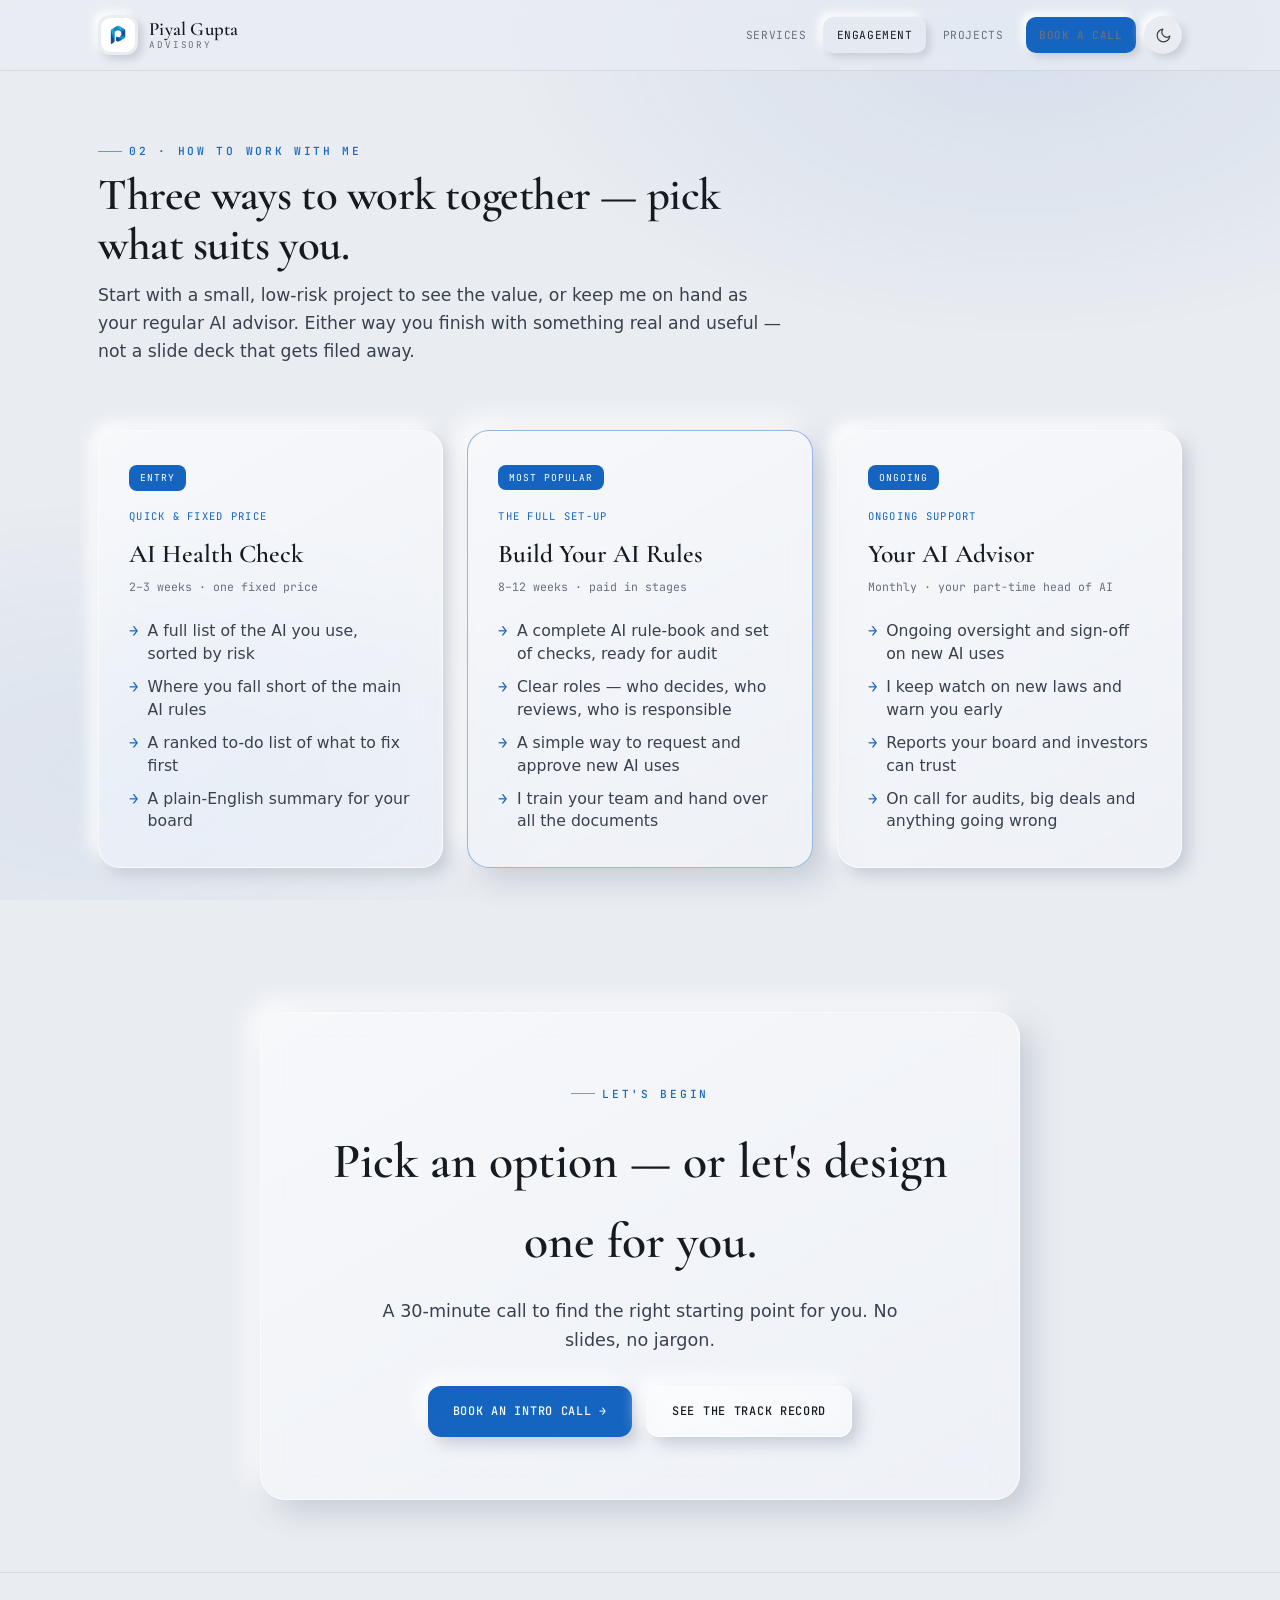
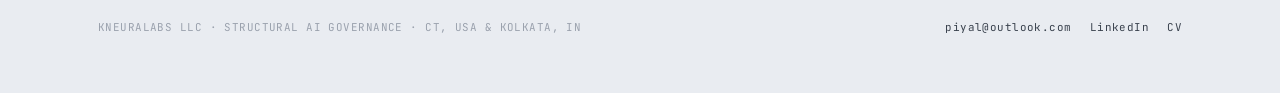
==== commit c36b6f40: "Shift color palette to logo blue Retune the accent palette from emerald green to the logo's blue ton" ====
--- a/engagement.html
+++ b/engagement.html
@@ -17,7 +17,7 @@
 <meta property="og:image" content="https://piyal.in/logo.jpg">
 <meta name="twitter:card" content="summary_large_image">
 <meta name="twitter:image" content="https://piyal.in/logo.jpg">
-<meta name="theme-color" content="#138808">
+<meta name="theme-color" content="#1565C0">
 <link rel="icon" href="logo.jpg">
 <link rel="preconnect" href="https://fonts.googleapis.com">
 <link rel="preconnect" href="https://fonts.gstatic.com" crossorigin>
--- a/styles.css
+++ b/styles.css
@@ -7,9 +7,9 @@
   --ink-2:     #39414D;
   --ink-3:     #69707E;
   --ink-4:     #9AA1AD;
-  --accent:    #15724A;   /* restrained deep emerald */
-  --accent-lt: #2E9A6B;
-  --accent-soft:#E0EAE5;
+  --accent:    #1565C0;   /* deep logo blue */
+  --accent-lt: #2E97D4;   /* bright logo sky-blue */
+  --accent-soft:#DEE9F6;
 
   /* neumorphism — soft, cool, understated */
   --nm-light:  #FFFFFF;
@@ -38,9 +38,9 @@
   --ink-2:     #C2C8D2;
   --ink-3:     #8A92A0;
   --ink-4:     #5C636F;
-  --accent:    #46B98A;
-  --accent-lt: #6FD0A6;
-  --accent-soft:#1E2A25;
+  --accent:    #4DA3E8;
+  --accent-lt: #7BC0F2;
+  --accent-soft:#16263A;
   --nm-light:  #23272F;
   --nm-dark:   #0D0F13;
   --glass:     linear-gradient(150deg,rgba(255,255,255,.06),rgba(255,255,255,.02));
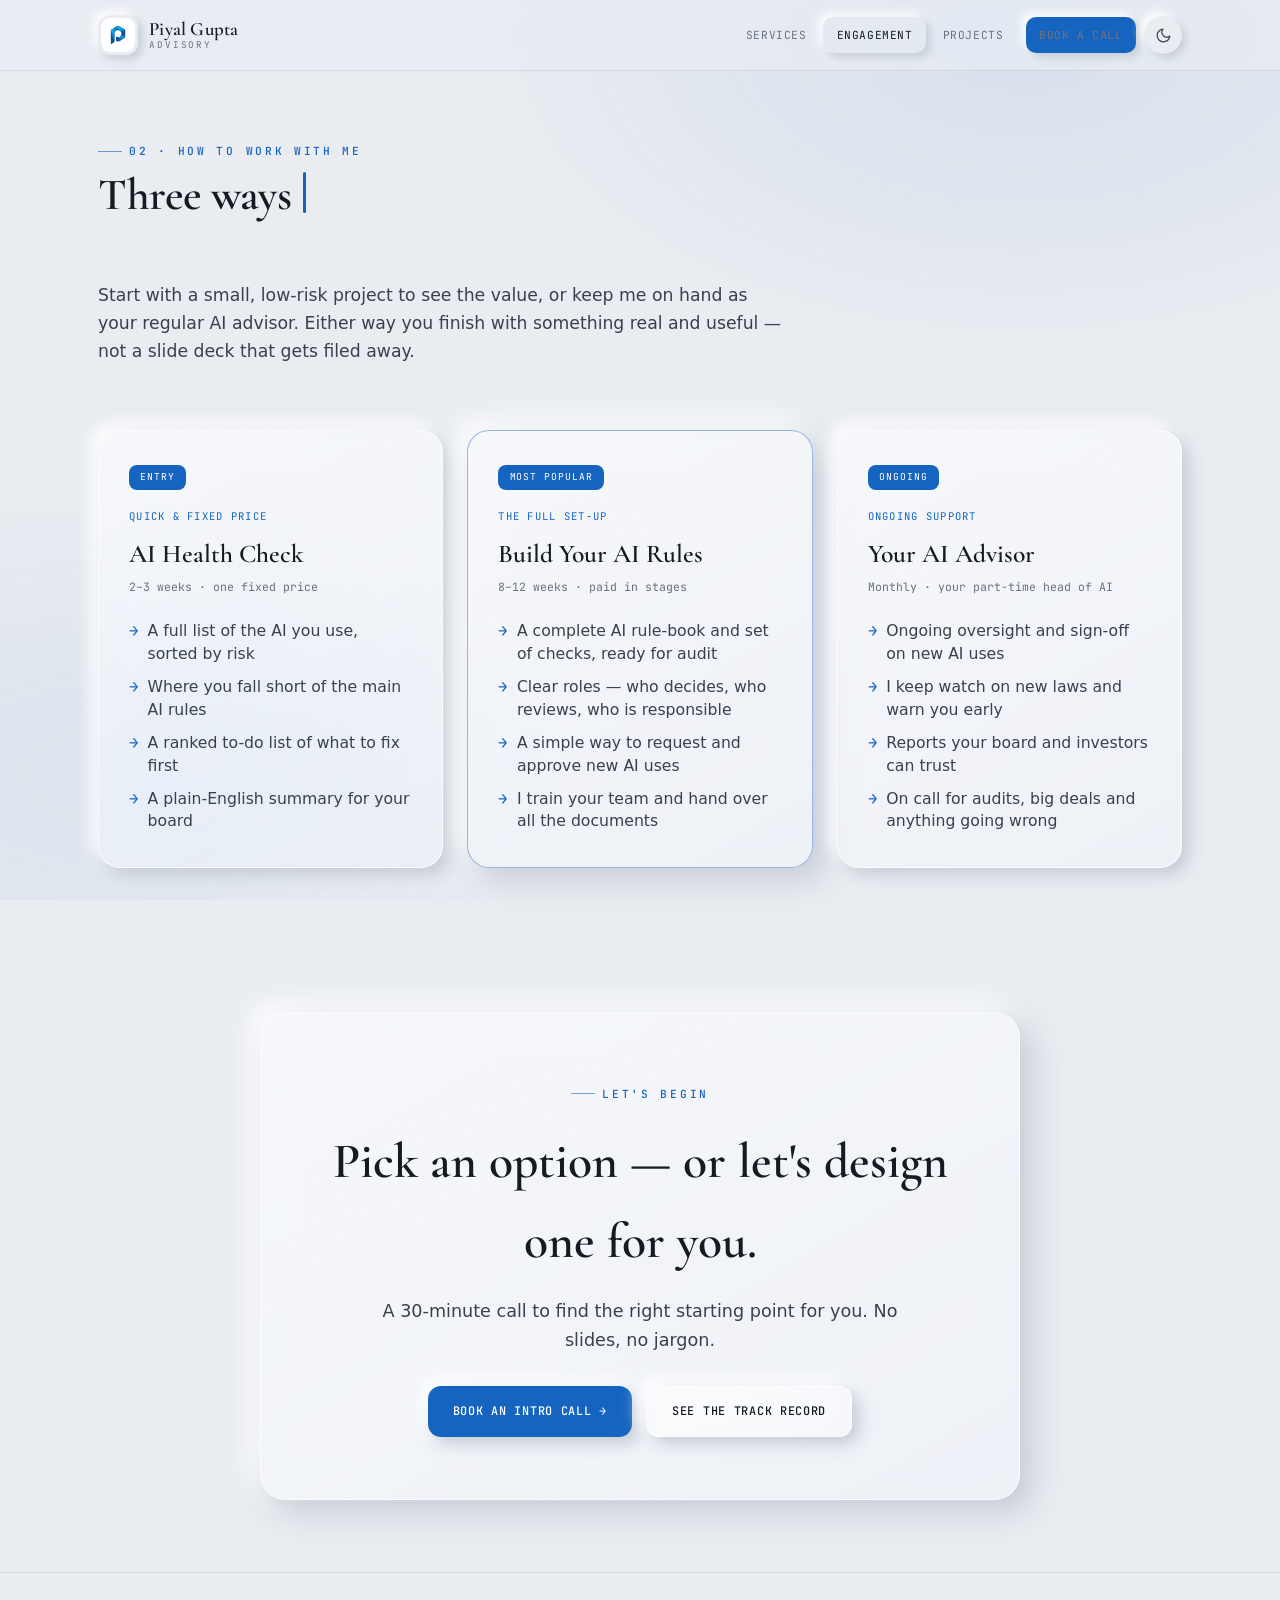
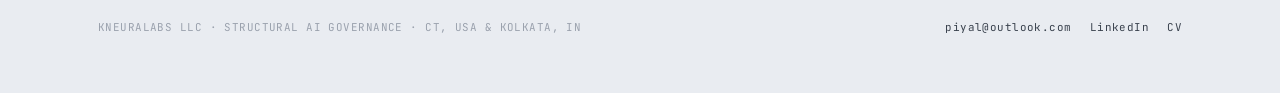
==== commit 8ca2a7f7: "Animate hero headlines with a human-style typewriter effect Hero text on every page now types itself" ====
--- a/engagement.html
+++ b/engagement.html
@@ -49,7 +49,7 @@
   <div class="wrap">
     <div class="sec-head">
       <span class="eyebrow">02 · How to work with me</span>
-      <h2>Three ways to work together — pick what suits you.</h2>
+      <h2 data-typewriter>Three ways to work together — pick what suits you.</h2>
       <p>Start with a small, low-risk project to see the value, or keep me on hand as your regular AI advisor. Either way you finish with something real and useful — not a slide deck that gets filed away.</p>
     </div>
   </div>
--- a/styles.css
+++ b/styles.css
@@ -147,6 +147,15 @@
   font-size:clamp(2.5rem,6vw,4.6rem);line-height:1.05;font-weight:600;
   margin-bottom:1.05rem;max-width:17ch;letter-spacing:-.01em;
 }
+/* typewriter caret for the hero headline */
+.tw-caret{
+  display:inline-block;width:.06em;min-width:2px;height:.92em;
+  margin-left:.04em;vertical-align:-.08em;border-radius:2px;
+  background:var(--accent);
+  animation:tw-blink 1.05s steps(1,end) infinite;
+}
+.tw-typing .tw-caret{animation:none;opacity:1}
+@keyframes tw-blink{0%,100%{opacity:1}50%{opacity:0}}
 .hero h1 .grad{
   background:linear-gradient(120deg,var(--accent),var(--accent-lt));
   -webkit-background-clip:text;background-clip:text;-webkit-text-fill-color:transparent;font-style:italic;
